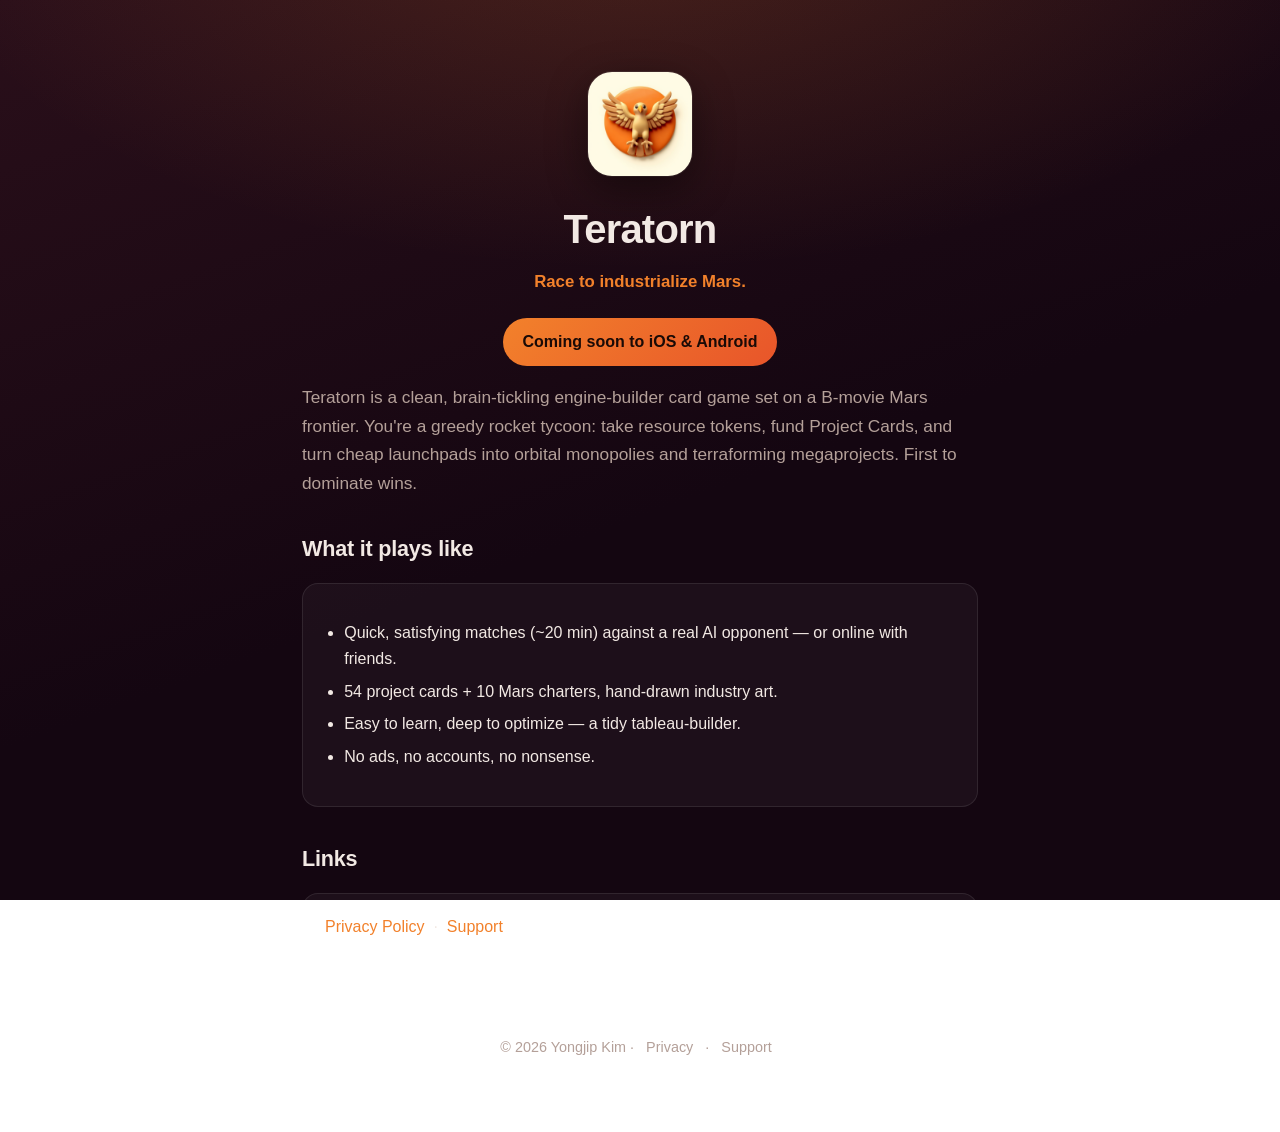
==== index.html @ d7367140 "Teratorn site: landing, privacy policy, support" ====
<!doctype html>
<html lang="en">
<head>
  <meta charset="utf-8">
  <meta name="viewport" content="width=device-width, initial-scale=1">
  <title>Teratorn — a Mars rocket-tycoon card game</title>
  <meta name="description" content="Teratorn is a Mars-settlement engine-builder card game. Collect resources, build infrastructure, grab the contracts, and race to dominate the red planet.">
  <link rel="icon" href="icon.png">
  <link rel="stylesheet" href="style.css">
</head>
<body>
  <div class="wrap">
    <header class="hero">
      <img class="icon" src="icon.png" alt="Teratorn app icon">
      <h1>Teratorn</h1>
      <p class="tag">Race to industrialize Mars.</p>
      <div class="btns">
        <span class="btn primary">Coming soon to iOS &amp; Android</span>
      </div>
    </header>

    <p class="lead">
      Teratorn is a clean, brain-tickling engine-builder card game set on a B-movie Mars frontier.
      You're a greedy rocket tycoon: take resource tokens, fund Project Cards, and turn cheap
      launchpads into orbital monopolies and terraforming megaprojects. First to dominate wins.
    </p>

    <h2>What it plays like</h2>
    <div class="card">
      <ul>
        <li>Quick, satisfying matches (~20 min) against a real AI opponent — or online with friends.</li>
        <li>54 project cards + 10 Mars charters, hand-drawn industry art.</li>
        <li>Easy to learn, deep to optimize — a tidy tableau-builder.</li>
        <li>No ads, no accounts, no nonsense.</li>
      </ul>
    </div>

    <h2>Links</h2>
    <div class="card">
      <p style="margin:0">
        <a href="privacy.html">Privacy Policy</a> &nbsp;·&nbsp;
        <a href="support.html">Support</a>
      </p>
    </div>

    <footer>
      © 2026 Yongjip Kim ·
      <a href="privacy.html">Privacy</a> ·
      <a href="support.html">Support</a>
    </footer>
  </div>
</body>
</html>
---- style.css ----
:root {
  --bg: #140611;
  --bg2: #2a0f1a;
  --fg: #f2e9e4;
  --muted: #b4a099;
  --accent: #f2812b;
  --accent2: #e8552a;
  --card: rgba(255, 255, 255, 0.04);
  --border: rgba(255, 255, 255, 0.09);
}
* { box-sizing: border-box; }
html { -webkit-text-size-adjust: 100%; }
body {
  margin: 0;
  font-family: -apple-system, BlinkMacSystemFont, "Segoe UI", Roboto, Helvetica, Arial, sans-serif;
  color: var(--fg);
  line-height: 1.65;
  background:
    radial-gradient(1200px 600px at 50% -10%, rgba(242, 129, 43, 0.18), transparent 60%),
    linear-gradient(160deg, var(--bg2), var(--bg) 55%);
  background-attachment: fixed;
  min-height: 100vh;
}
.wrap { max-width: 720px; margin: 0 auto; padding: 48px 22px 72px; }
header.hero { text-align: center; padding-top: 24px; }
.icon {
  width: 104px; height: 104px; border-radius: 24px;
  box-shadow: 0 12px 40px rgba(0, 0, 0, 0.45), 0 0 0 1px var(--border);
  display: block; margin: 0 auto 20px;
}
h1 { font-size: 2.5rem; margin: 0 0 6px; letter-spacing: -0.02em; }
.tag { color: var(--accent); font-weight: 600; margin: 0 0 22px; font-size: 1.05rem; }
h2 { font-size: 1.35rem; margin: 34px 0 10px; letter-spacing: -0.01em; }
p { color: var(--fg); }
.lead { color: var(--muted); font-size: 1.08rem; }
a { color: var(--accent); text-decoration: none; }
a:hover { text-decoration: underline; }
.muted { color: var(--muted); }
.card {
  background: var(--card); border: 1px solid var(--border);
  border-radius: 16px; padding: 20px 22px; margin: 16px 0;
}
ul { padding-left: 1.2em; }
li { margin: 6px 0; }
.btns { display: flex; gap: 12px; flex-wrap: wrap; justify-content: center; margin: 8px 0 6px; }
.btn {
  display: inline-block; padding: 11px 20px; border-radius: 999px;
  border: 1px solid var(--border); color: var(--fg); font-weight: 600;
}
.btn.primary { background: linear-gradient(135deg, var(--accent), var(--accent2)); border: 0; color: #1a0a06; }
.btn:hover { text-decoration: none; border-color: var(--accent); }
nav.top { text-align: center; margin-bottom: 8px; font-size: 0.95rem; }
nav.top a { margin: 0 10px; color: var(--muted); }
footer {
  margin-top: 52px; padding-top: 22px; border-top: 1px solid var(--border);
  color: var(--muted); font-size: 0.9rem; text-align: center;
}
footer a { color: var(--muted); margin: 0 8px; }
.updated { color: var(--muted); font-size: 0.92rem; margin-top: -4px; }
code { background: rgba(255,255,255,0.07); padding: 1px 6px; border-radius: 5px; font-size: 0.92em; }
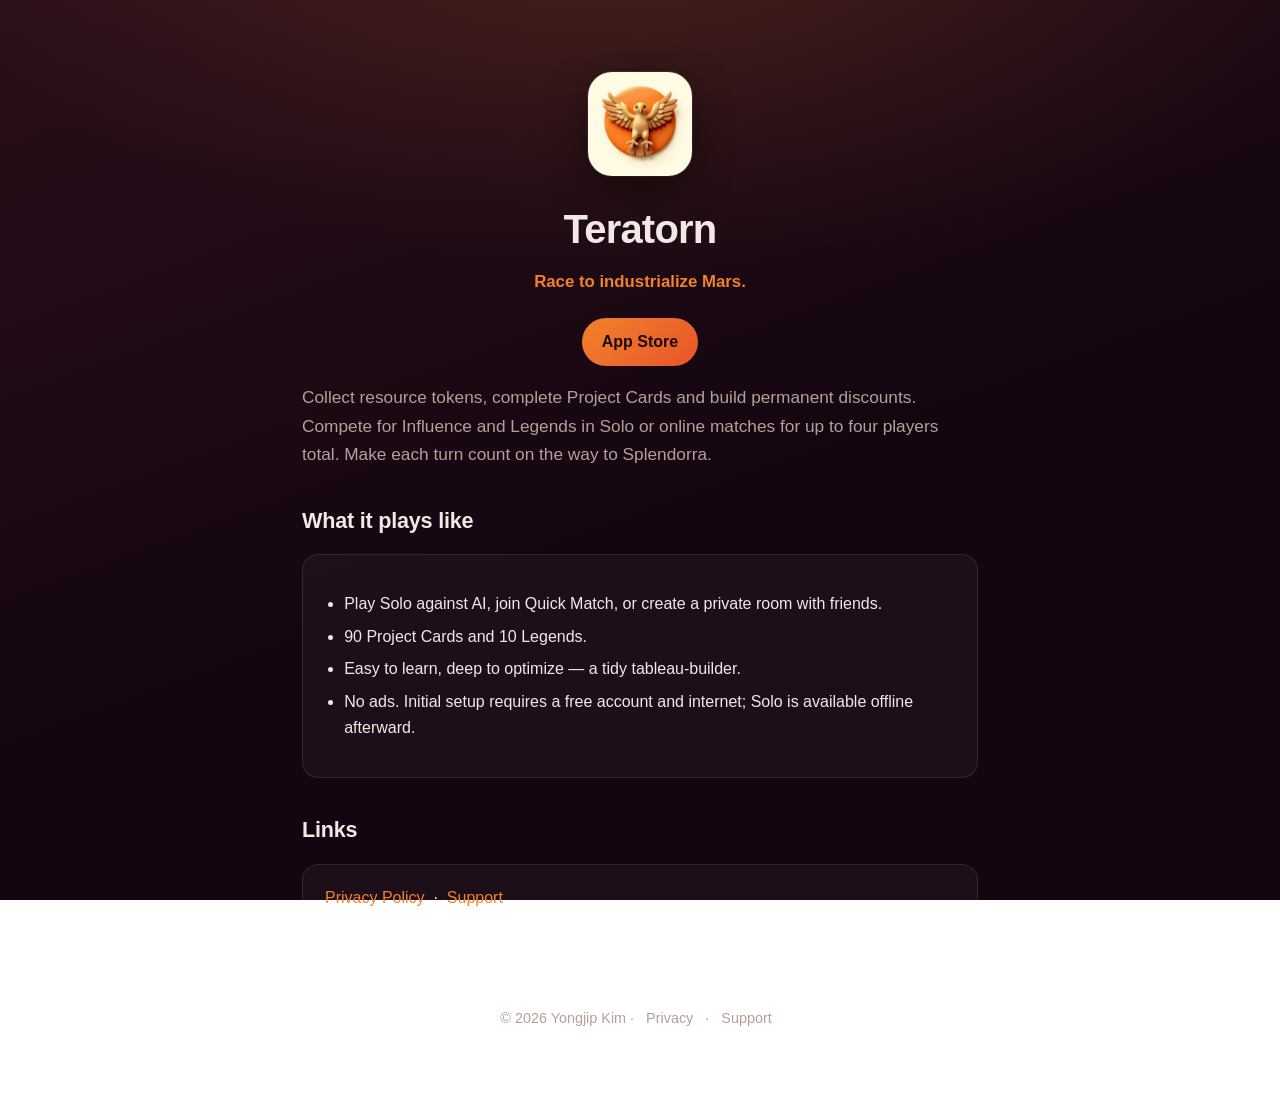
==== commit 84c134ba: "Correct game catalog and account support information" ====
--- a/index.html
+++ b/index.html
@@ -3,7 +3,7 @@
 <head>
   <meta charset="utf-8">
   <meta name="viewport" content="width=device-width, initial-scale=1">
-  <title>Teratorn — a Mars rocket-tycoon card game</title>
+  <title>Teratorn: Rise of Splendorra — Mars strategy card game</title>
   <meta name="description" content="Teratorn is a Mars-settlement engine-builder card game. Collect resources, build infrastructure, grab the contracts, and race to dominate the red planet.">
   <link rel="icon" href="icon.png">
   <link rel="stylesheet" href="style.css">
@@ -15,23 +15,23 @@
       <h1>Teratorn</h1>
       <p class="tag">Race to industrialize Mars.</p>
       <div class="btns">
-        <span class="btn primary">Coming soon to iOS &amp; Android</span>
+        <a class="btn primary" href="https://apps.apple.com/app/id6790853398">App Store</a>
       </div>
     </header>
 
     <p class="lead">
-      Teratorn is a clean, brain-tickling engine-builder card game set on a B-movie Mars frontier.
-      You're a greedy rocket tycoon: take resource tokens, fund Project Cards, and turn cheap
-      launchpads into orbital monopolies and terraforming megaprojects. First to dominate wins.
+      Collect resource tokens, complete Project Cards and build permanent discounts.
+      Compete for Influence and Legends in Solo or online matches for up to four players total.
+      Make each turn count on the way to Splendorra.
     </p>
 
     <h2>What it plays like</h2>
     <div class="card">
       <ul>
-        <li>Quick, satisfying matches (~20 min) against a real AI opponent — or online with friends.</li>
-        <li>54 project cards + 10 Mars charters, hand-drawn industry art.</li>
+        <li>Play Solo against AI, join Quick Match, or create a private room with friends.</li>
+        <li>90 Project Cards and 10 Legends.</li>
         <li>Easy to learn, deep to optimize — a tidy tableau-builder.</li>
-        <li>No ads, no accounts, no nonsense.</li>
+        <li>No ads. Initial setup requires a free account and internet; Solo is available offline afterward.</li>
       </ul>
     </div>
 
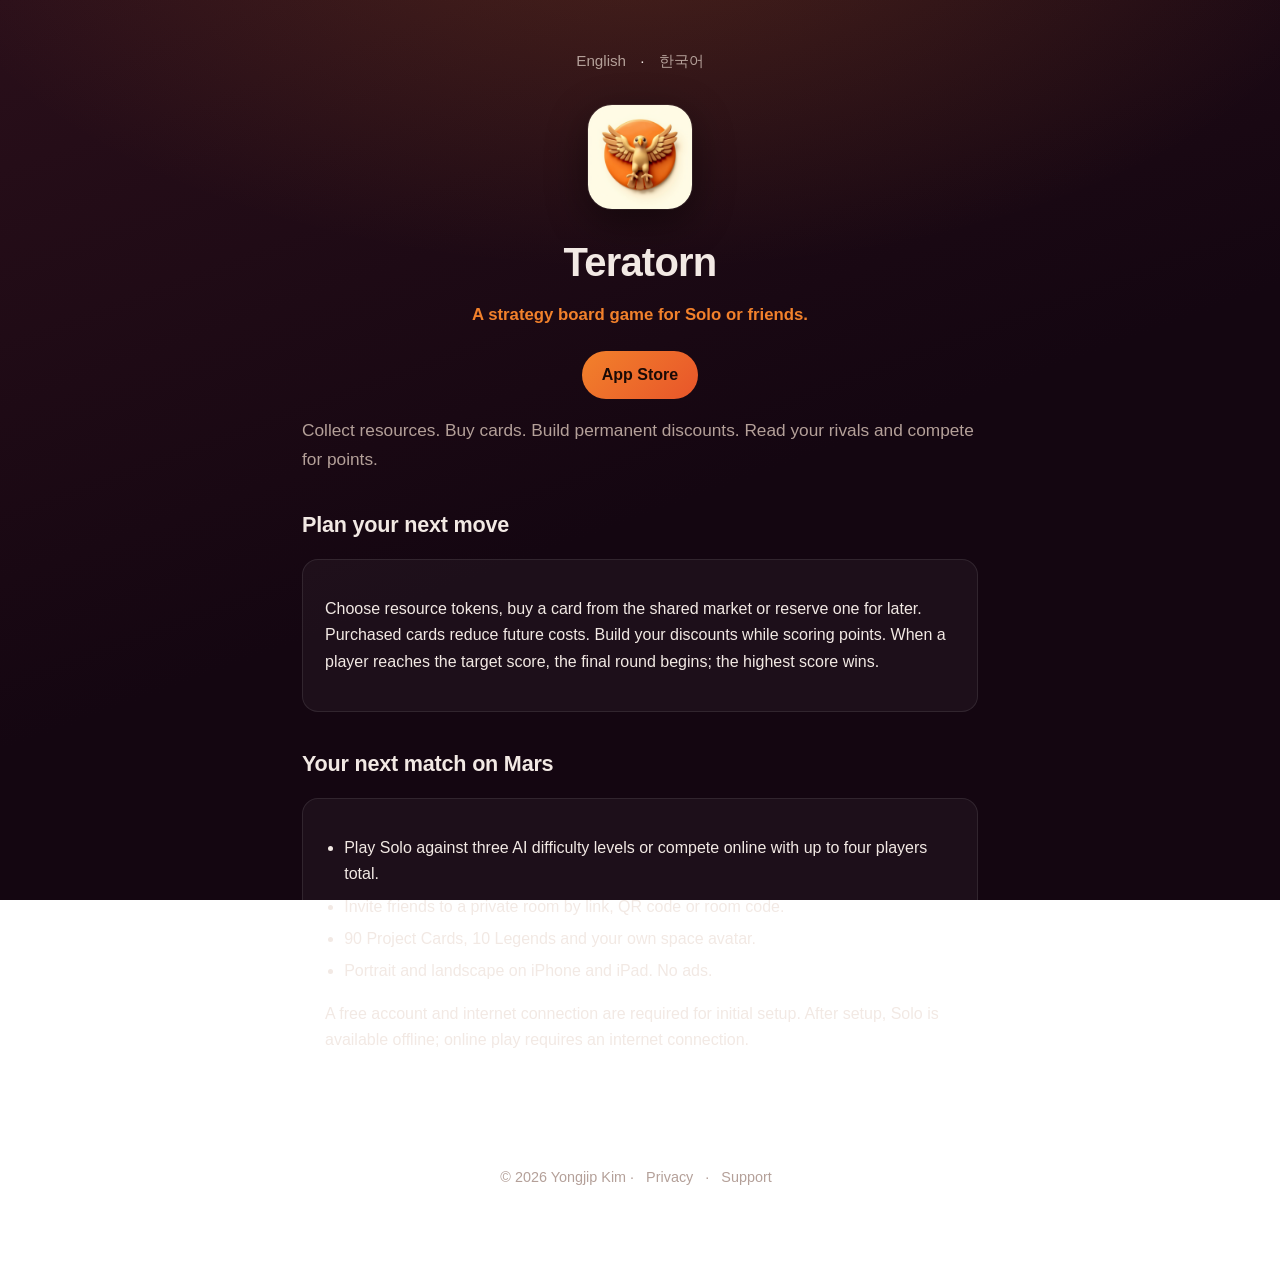
==== commit 4657c2b4: "Explain resource and card strategy in English and Korean" ====
--- a/index.html
+++ b/index.html
@@ -3,51 +3,38 @@
 <head>
   <meta charset="utf-8">
   <meta name="viewport" content="width=device-width, initial-scale=1">
-  <title>Teratorn: Rise of Splendorra — Mars strategy card game</title>
-  <meta name="description" content="Teratorn is a Mars-settlement engine-builder card game. Collect resources, build infrastructure, grab the contracts, and race to dominate the red planet.">
+  <title>Teratorn — Solo &amp; Multiplayer Strategy Board Game</title>
+  <meta name="description" content="Collect resources, buy cards and build permanent discounts. A turn-based strategy board game on Mars for Solo against AI or online with friends. Up to four players. No ads.">
+  <link rel="canonical" href="https://yongjip.github.io/teratorn-game/">
+  <link rel="alternate" hreflang="en" href="https://yongjip.github.io/teratorn-game/">
+  <link rel="alternate" hreflang="ko" href="https://yongjip.github.io/teratorn-game/ko.html">
+  <link rel="alternate" hreflang="x-default" href="https://yongjip.github.io/teratorn-game/">
+  <meta property="og:type" content="website">
+  <meta property="og:title" content="Teratorn — Solo &amp; Multiplayer Strategy Board Game">
+  <meta property="og:description" content="Collect resources, buy cards and build permanent discounts. A turn-based strategy board game on Mars for Solo against AI or online with friends. Up to four players. No ads.">
+  <meta property="og:url" content="https://yongjip.github.io/teratorn-game/">
+  <meta property="og:image" content="https://yongjip.github.io/teratorn-game/icon.png">
   <link rel="icon" href="icon.png">
   <link rel="stylesheet" href="style.css">
 </head>
 <body>
-  <div class="wrap">
+  <main class="wrap">
+    <nav class="top" aria-label="Language"><a href="./" lang="en" hreflang="en">English</a> · <a href="ko.html" lang="ko" hreflang="ko">한국어</a></nav>
     <header class="hero">
-      <img class="icon" src="icon.png" alt="Teratorn app icon">
+      <img class="icon" src="icon.png" width="104" height="104" alt="Teratorn">
       <h1>Teratorn</h1>
-      <p class="tag">Race to industrialize Mars.</p>
-      <div class="btns">
-        <a class="btn primary" href="https://apps.apple.com/app/id6790853398">App Store</a>
-      </div>
+      <p class="tag">A strategy board game for Solo or friends.</p>
+      <div class="btns"><a class="btn primary" href="https://apps.apple.com/us/app/id6790853398">App Store</a></div>
     </header>
-
-    <p class="lead">
-      Collect resource tokens, complete Project Cards and build permanent discounts.
-      Compete for Influence and Legends in Solo or online matches for up to four players total.
-      Make each turn count on the way to Splendorra.
-    </p>
-
-    <h2>What it plays like</h2>
-    <div class="card">
-      <ul>
-        <li>Play Solo against AI, join Quick Match, or create a private room with friends.</li>
-        <li>90 Project Cards and 10 Legends.</li>
-        <li>Easy to learn, deep to optimize — a tidy tableau-builder.</li>
-        <li>No ads. Initial setup requires a free account and internet; Solo is available offline afterward.</li>
-      </ul>
-    </div>
-
-    <h2>Links</h2>
-    <div class="card">
-      <p style="margin:0">
-        <a href="privacy.html">Privacy Policy</a> &nbsp;·&nbsp;
-        <a href="support.html">Support</a>
-      </p>
-    </div>
-
-    <footer>
-      © 2026 Yongjip Kim ·
-      <a href="privacy.html">Privacy</a> ·
-      <a href="support.html">Support</a>
-    </footer>
-  </div>
+    <p class="lead">Collect resources. Buy cards. Build permanent discounts. Read your rivals and compete for points.</p>
+    <h2>Plan your next move</h2>
+    <div class="card"><p>Choose resource tokens, buy a card from the shared market or reserve one for later. Purchased cards reduce future costs. Build your discounts while scoring points. When a player reaches the target score, the final round begins; the highest score wins.</p></div>
+    <h2>Your next match on Mars</h2>
+    <div class="card"><ul><li>Play Solo against three AI difficulty levels or compete online with up to four players total.</li>
+<li>Invite friends to a private room by link, QR code or room code.</li>
+<li>90 Project Cards, 10 Legends and your own space avatar.</li>
+<li>Portrait and landscape on iPhone and iPad. No ads.</li></ul><p>A free account and internet connection are required for initial setup. After setup, Solo is available offline; online play requires an internet connection.</p></div>
+    <footer>© 2026 Yongjip Kim · <a href="privacy.html">Privacy</a> · <a href="support.html">Support</a></footer>
+  </main>
 </body>
 </html>
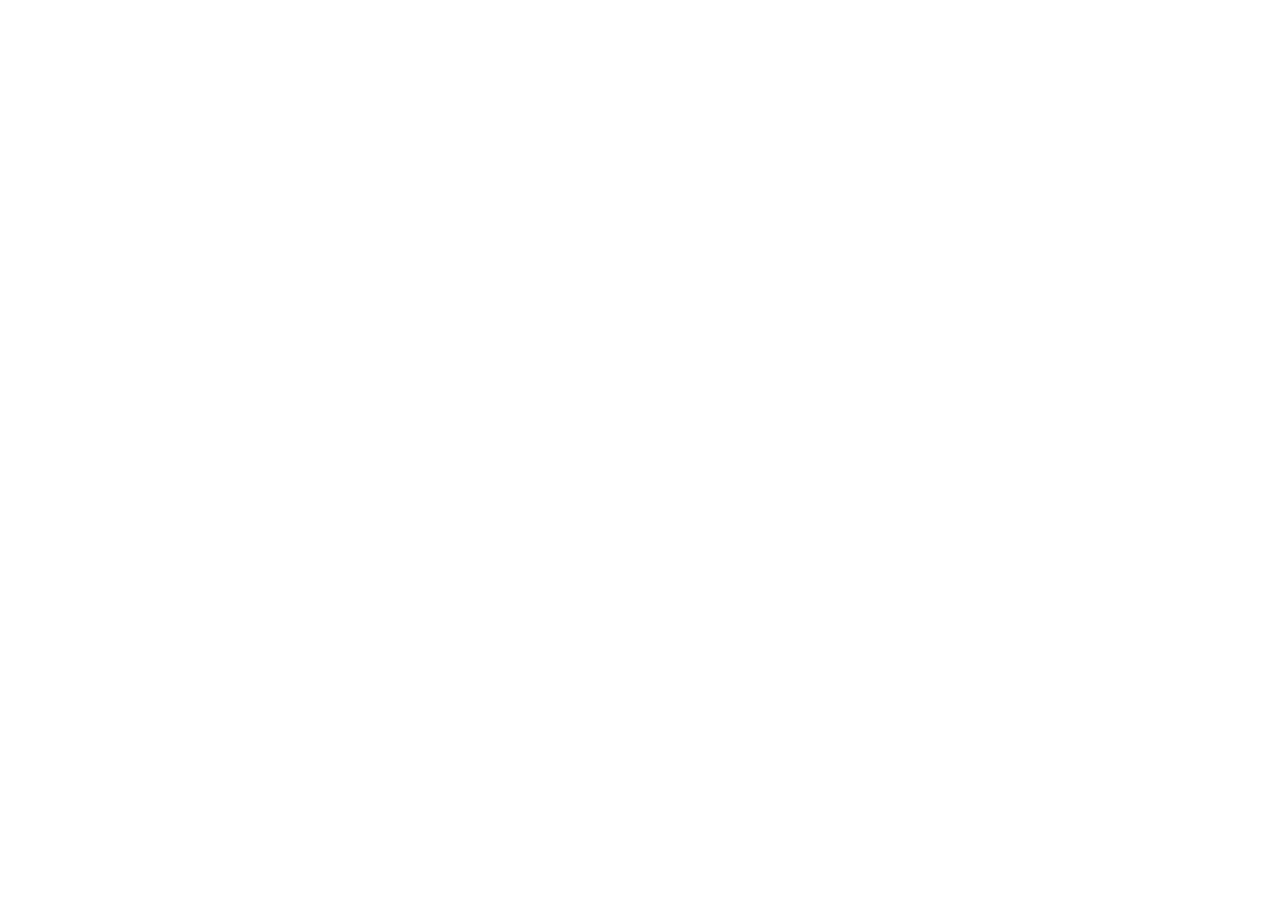
==== commit 287908a7: "chore: route legacy Teratorn pages to Oddfini" ====
--- a/index.html
+++ b/index.html
@@ -1,40 +1,13 @@
 <!doctype html>
 <html lang="en">
 <head>
-  <meta charset="utf-8">
-  <meta name="viewport" content="width=device-width, initial-scale=1">
-  <title>Teratorn — Solo &amp; Multiplayer Strategy Board Game</title>
-  <meta name="description" content="Collect resources, buy cards and build permanent discounts. A turn-based strategy board game on Mars for Solo against AI or online with friends. Up to four players. No ads.">
-  <link rel="canonical" href="https://yongjip.github.io/teratorn-game/">
-  <link rel="alternate" hreflang="en" href="https://yongjip.github.io/teratorn-game/">
-  <link rel="alternate" hreflang="ko" href="https://yongjip.github.io/teratorn-game/ko.html">
-  <link rel="alternate" hreflang="x-default" href="https://yongjip.github.io/teratorn-game/">
-  <meta property="og:type" content="website">
-  <meta property="og:title" content="Teratorn — Solo &amp; Multiplayer Strategy Board Game">
-  <meta property="og:description" content="Collect resources, buy cards and build permanent discounts. A turn-based strategy board game on Mars for Solo against AI or online with friends. Up to four players. No ads.">
-  <meta property="og:url" content="https://yongjip.github.io/teratorn-game/">
-  <meta property="og:image" content="https://yongjip.github.io/teratorn-game/icon.png">
-  <link rel="icon" href="icon.png">
-  <link rel="stylesheet" href="style.css">
+<meta charset="utf-8">
+<meta name="viewport" content="width=device-width, initial-scale=1">
+<title>TERATORN — Oddfini</title>
+<link rel="canonical" href="https://oddfini.com/products/teratorn/">
+<meta http-equiv="refresh" content="0; url=https://oddfini.com/products/teratorn/">
 </head>
 <body>
-  <main class="wrap">
-    <nav class="top" aria-label="Language"><a href="./" lang="en" hreflang="en">English</a> · <a href="ko.html" lang="ko" hreflang="ko">한국어</a></nav>
-    <header class="hero">
-      <img class="icon" src="icon.png" width="104" height="104" alt="Teratorn">
-      <h1>Teratorn</h1>
-      <p class="tag">A strategy board game for Solo or friends.</p>
-      <div class="btns"><a class="btn primary" href="https://apps.apple.com/us/app/id6790853398">App Store</a></div>
-    </header>
-    <p class="lead">Collect resources. Buy cards. Build permanent discounts. Read your rivals and compete for points.</p>
-    <h2>Plan your next move</h2>
-    <div class="card"><p>Choose resource tokens, buy a card from the shared market or reserve one for later. Purchased cards reduce future costs. Build your discounts while scoring points. When a player reaches the target score, the final round begins; the highest score wins.</p></div>
-    <h2>Your next match on Mars</h2>
-    <div class="card"><ul><li>Play Solo against three AI difficulty levels or compete online with up to four players total.</li>
-<li>Invite friends to a private room by link, QR code or room code.</li>
-<li>90 Project Cards, 10 Legends and your own space avatar.</li>
-<li>Portrait and landscape on iPhone and iPad. No ads.</li></ul><p>A free account and internet connection are required for initial setup. After setup, Solo is available offline; online play requires an internet connection.</p></div>
-    <footer>© 2026 Yongjip Kim · <a href="privacy.html">Privacy</a> · <a href="support.html">Support</a></footer>
-  </main>
+<main><h1>TERATORN</h1><p>This page has moved to Oddfini.</p><p><a href="https://oddfini.com/products/teratorn/">Continue to the new page</a></p></main>
 </body>
 </html>
